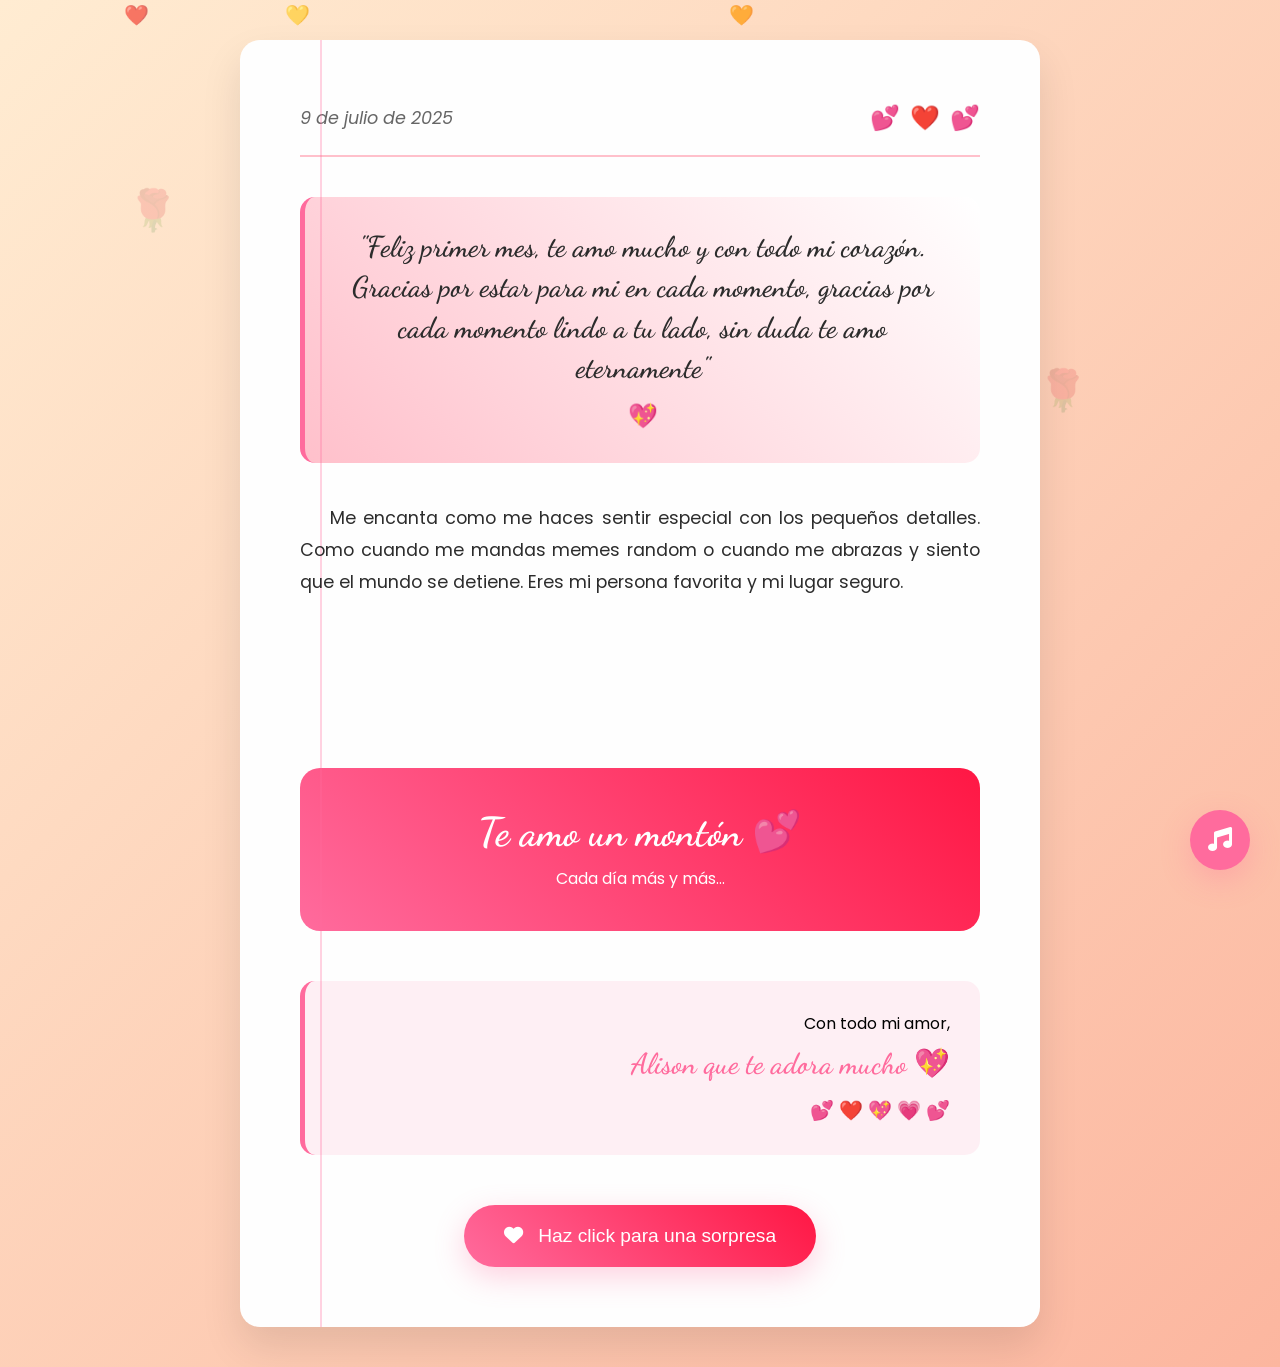
==== index.html @ ce3dd22e "Add files via upload" ====
<!DOCTYPE html>
<html lang="es">
<head>
    <meta charset="UTF-8">
    <meta name="viewport" content="width=device-width, initial-scale=1.0">
    <title>Para ti, mi amor ❤️</title>
    <link href="style.css" rel="stylesheet" type="text/css" />
    <link href="https://fonts.googleapis.com/css2?family=Dancing+Script:wght@400;600;700&family=Poppins:wght@300;400;500;600&display=swap" rel="stylesheet">
    <link rel="stylesheet" href="https://cdnjs.cloudflare.com/ajax/libs/font-awesome/6.0.0/css/all.min.css">
</head>
<body>
    <!-- Falling Hearts Animation -->
    <div class="falling-hearts"></div>

    <!-- Floating Roses -->
    <div class="floating-roses-bg">
        <div class="rose-bg rose-1">🌹</div>
        <div class="rose-bg rose-2">🌹</div>
        <div class="rose-bg rose-3">🌹</div>
        <div class="rose-bg rose-4">🌹</div>
        <div class="rose-bg rose-5">🌹</div>
    </div>

    <!-- Love Letter Container -->
    <div class="letter-container">
        <div class="letter-paper">
            <!-- Header -->
            <div class="letter-header">
                <div class="date">
                    <span id="current-date"></span>
                </div>
                <div class="hearts-decoration">
                    <span class="heart-deco">💕</span>
                    <span class="heart-deco">❤️</span>
                    <span class="heart-deco">💕</span>
                </div>
            </div>

            <!-- Love Quote -->
            <div class="love-quote">
                <p class="quote-text">"Feliz primer mes, te amo mucho y con todo mi corazón. Gracias por estar para mi en cada momento, gracias por cada momento lindo a tu lado, sin duda te amo eternamente"</p>
                <div class="quote-hearts">💖</div>
            </div>

            <!-- Main Letter Content -->
            <div class="letter-content">
                <div class="letter-paragraph">
                    <p>Me encanta como me haces sentir especial con los pequeños detalles. Como cuando me mandas memes random o cuando me abrazas y siento que el mundo se detiene. Eres mi persona favorita y mi lugar seguro.</p>
                </div>

                <div class="letter-paragraph">
                    <p>Sé que esto es solo el comienzo de algo hermoso. Quiero vivir mil aventuras más contigo, reírnos hasta que nos duela la panza, ver películas abrazaditos y crear millones de recuerdos juntos.</p>
                </div>

                <div class="love-declaration">
                    <h2>Te amo un montón 💕</h2>
                    <p>Cada día más y más...</p>
                </div>

                <div class="letter-signature">
                    <p>Con todo mi amor,</p>
                    <p class="signature-name">Alison que te adora mucho 💖</p>
                    <div class="signature-hearts">
                        <span>💕</span>
                        <span>❤️</span>
                        <span>💖</span>
                        <span>💗</span>
                        <span>💕</span>
                    </div>
                </div>
            </div>

            <!-- Interactive Elements -->
            <div class="interactive-section">
                <button class="love-button" onclick="showSurprise()">
                    <i class="fas fa-heart"></i>
                    Haz click para una sorpresa
                </button>

                <div class="surprise-message" id="surprise">
                    <h3>¡Sorpresa! 🎉</h3>
                    <p>¡Te amo mucho mucho mucho! 💕</p>
                    <div class="explosion-hearts"></div>
                </div>
            </div>
        </div>
    </div>

    <!-- Background Music Control -->
    <div class="music-control">
        <button id="music-toggle" class="music-btn">
            <i class="fas fa-music"></i>
        </button>
        <iframe id="youtube-music" width="0" height="0" src="https://www.youtube.com/embed/BK3Ai81QYH8?enablejsapi=1&loop=1&playlist=BK3Ai81QYH8&autoplay=0" frameborder="0" allow="accelerometer; autoplay; clipboard-write; encrypted-media; gyroscope; picture-in-picture" allowfullscreen style="display: none;"></iframe>
    </div>

    <script src="script.js"></script>
</body>
</html>
---- style.css ----
* {
    margin: 0;
    padding: 0;
    box-sizing: border-box;
}

:root {
    --primary-pink: #ff6b9d;
    --soft-pink: #ffc0cb;
    --deep-pink: #ff1744;
    --rose-red: #c62828;
    --cream: #fff8e1;
    --paper-white: #fefefe;
    --text-dark: #2c2c2c;
    --text-light: #666;
    --shadow-soft: 0 10px 30px rgba(255, 107, 157, 0.3);
    --shadow-paper: 0 20px 40px rgba(0, 0, 0, 0.1);
}

body {
    font-family: 'Poppins', sans-serif;
    background: linear-gradient(135deg, #ffecd2 0%, #fcb69f 100%);
    min-height: 100vh;
    overflow-x: hidden;
    position: relative;
}

/* Falling Hearts Animation */
.falling-hearts {
    position: fixed;
    top: 0;
    left: 0;
    width: 100%;
    height: 100%;
    pointer-events: none;
    z-index: 1;
}

.falling-heart {
    position: absolute;
    font-size: 20px;
    animation: fall linear infinite;
    opacity: 0.7;
}

@keyframes fall {
    0% {
        transform: translateY(-100vh) rotate(0deg);
        opacity: 1;
    }
    100% {
        transform: translateY(100vh) rotate(360deg);
        opacity: 0;
    }
}

/* Floating Roses Background */
.floating-roses-bg {
    position: fixed;
    top: 0;
    left: 0;
    width: 100%;
    height: 100%;
    pointer-events: none;
    z-index: 0;
}

.rose-bg {
    position: absolute;
    font-size: 2.5rem;
    opacity: 0.15;
    animation: floatRose 15s ease-in-out infinite;
}

.rose-1 { left: 10%; top: 20%; animation-delay: 0s; }
.rose-2 { right: 15%; top: 40%; animation-delay: 3s; }
.rose-3 { left: 70%; top: 10%; animation-delay: 6s; }
.rose-4 { left: 20%; bottom: 30%; animation-delay: 9s; }
.rose-5 { right: 30%; bottom: 20%; animation-delay: 12s; }

@keyframes floatRose {
    0%, 100% { transform: translateY(0px) rotate(0deg); }
    25% { transform: translateY(-20px) rotate(90deg); }
    50% { transform: translateY(10px) rotate(180deg); }
    75% { transform: translateY(-15px) rotate(270deg); }
}

/* Letter Container */
.letter-container {
    display: flex;
    justify-content: center;
    align-items: center;
    min-height: 100vh;
    padding: 40px 20px;
    position: relative;
    z-index: 2;
}

.letter-paper {
    background: var(--paper-white);
    max-width: 800px;
    width: 100%;
    padding: 60px;
    border-radius: 20px;
    box-shadow: var(--shadow-paper);
    position: relative;
    animation: fadeInUp 1s ease-out;
}

.letter-paper::before {
    content: '';
    position: absolute;
    top: 0;
    left: 80px;
    width: 2px;
    height: 100%;
    background: #ff6b9d;
    opacity: 0.3;
}

@keyframes fadeInUp {
    from {
        opacity: 0;
        transform: translateY(50px);
    }
    to {
        opacity: 1;
        transform: translateY(0);
    }
}

/* Letter Header */
.letter-header {
    display: flex;
    justify-content: space-between;
    align-items: center;
    margin-bottom: 40px;
    padding-bottom: 20px;
    border-bottom: 2px solid var(--soft-pink);
}

.date {
    font-size: 1.1rem;
    color: var(--text-light);
    font-style: italic;
}

.hearts-decoration {
    display: flex;
    gap: 10px;
}

.heart-deco {
    font-size: 1.5rem;
    animation: heartBeat 2s ease-in-out infinite;
}

.heart-deco:nth-child(2) { animation-delay: 0.3s; }
.heart-deco:nth-child(3) { animation-delay: 0.6s; }

@keyframes heartBeat {
    0%, 100% { transform: scale(1); }
    50% { transform: scale(1.2); }
}

/* Love Quote */
.love-quote {
    text-align: center;
    margin-bottom: 40px;
    padding: 30px;
    background: linear-gradient(45deg, var(--soft-pink), #fff);
    border-radius: 15px;
    border-left: 5px solid var(--primary-pink);
}

.quote-text {
    font-family: 'Dancing Script', cursive;
    font-size: 1.8rem;
    color: var(--text-dark);
    font-weight: 600;
    margin-bottom: 10px;
    line-height: 1.4;
}

.quote-hearts {
    font-size: 1.5rem;
    animation: pulse 2s ease-in-out infinite;
}

@keyframes pulse {
    0%, 100% { transform: scale(1); opacity: 1; }
    50% { transform: scale(1.1); opacity: 0.8; }
}

/* Letter Content */
.letter-title {
    font-family: 'Dancing Script', cursive;
    font-size: 3rem;
    color: var(--primary-pink);
    margin-bottom: 30px;
    text-align: center;
}

.letter-paragraph {
    margin-bottom: 25px;
    line-height: 1.8;
    font-size: 1.1rem;
    color: var(--text-dark);
}

.letter-paragraph p {
    text-align: justify;
    text-indent: 30px;
}

/* Memory Box */
.memory-box {
    background: linear-gradient(135deg, #fff 0%, #ffeaa7 100%);
    padding: 30px;
    border-radius: 15px;
    margin: 40px 0;
    border: 3px solid var(--soft-pink);
}

.memory-box h3 {
    font-family: 'Dancing Script', cursive;
    font-size: 2rem;
    color: var(--primary-pink);
    text-align: center;
    margin-bottom: 20px;
}

.memory-grid {
    display: grid;
    grid-template-columns: repeat(auto-fit, minmax(250px, 1fr));
    gap: 15px;
}

.memory-item {
    display: flex;
    align-items: center;
    gap: 10px;
    padding: 15px;
    background: rgba(255, 255, 255, 0.8);
    border-radius: 10px;
    transition: transform 0.3s ease;
}

.memory-item:hover {
    transform: translateY(-5px);
}

.memory-icon {
    font-size: 1.8rem;
    min-width: 40px;
}

/* Love Declaration */
.love-declaration {
    text-align: center;
    margin: 50px 0;
    padding: 40px;
    background: linear-gradient(45deg, var(--primary-pink), var(--deep-pink));
    border-radius: 20px;
    color: white;
}

.love-declaration h2 {
    font-family: 'Dancing Script', cursive;
    font-size: 2.5rem;
    margin-bottom: 10px;
    animation: glow 2s ease-in-out infinite alternate;
}

@keyframes glow {
    from { text-shadow: 0 0 20px rgba(255, 255, 255, 0.5); }
    to { text-shadow: 0 0 30px rgba(255, 255, 255, 0.8); }
}

/* Letter Signature */
.letter-signature {
    text-align: right;
    margin-top: 50px;
    padding: 30px;
    background: rgba(255, 107, 157, 0.1);
    border-radius: 15px;
    border-left: 5px solid var(--primary-pink);
}

.signature-name {
    font-family: 'Dancing Script', cursive;
    font-size: 1.8rem;
    color: var(--primary-pink);
    font-weight: 600;
    margin-top: 10px;
}

.signature-hearts {
    display: flex;
    justify-content: flex-end;
    gap: 5px;
    margin-top: 15px;
}

.signature-hearts span {
    font-size: 1.2rem;
    animation: bounce 1s ease-in-out infinite;
}

.signature-hearts span:nth-child(1) { animation-delay: 0s; }
.signature-hearts span:nth-child(2) { animation-delay: 0.1s; }
.signature-hearts span:nth-child(3) { animation-delay: 0.2s; }
.signature-hearts span:nth-child(4) { animation-delay: 0.3s; }
.signature-hearts span:nth-child(5) { animation-delay: 0.4s; }

@keyframes bounce {
    0%, 100% { transform: translateY(0); }
    50% { transform: translateY(-10px); }
}

/* Interactive Section */
.interactive-section {
    text-align: center;
    margin-top: 50px;
}

.love-button {
    background: linear-gradient(45deg, var(--primary-pink), var(--deep-pink));
    color: white;
    border: none;
    padding: 20px 40px;
    font-size: 1.2rem;
    border-radius: 50px;
    cursor: pointer;
    transition: all 0.3s ease;
    box-shadow: var(--shadow-soft);
}

.love-button:hover {
    transform: translateY(-5px);
    box-shadow: 0 15px 40px rgba(255, 107, 157, 0.4);
}

.love-button i {
    margin-right: 10px;
    animation: heartBeat 1s ease-in-out infinite;
}

.surprise-message {
    margin-top: 30px;
    padding: 30px;
    background: linear-gradient(45deg, #ff9a9e, #fecfef);
    border-radius: 20px;
    display: none;
    position: relative;
    overflow: hidden;
}

.surprise-message.show {
    display: block;
    animation: surpriseIn 0.5s ease-out;
}

@keyframes surpriseIn {
    from {
        opacity: 0;
        transform: scale(0.8);
    }
    to {
        opacity: 1;
        transform: scale(1);
    }
}

.surprise-message h3 {
    font-family: 'Dancing Script', cursive;
    font-size: 2.5rem;
    color: white;
    margin-bottom: 15px;
}

.surprise-message p {
    font-size: 1.3rem;
    color: white;
    font-weight: 600;
}

.explosion-hearts {
    position: absolute;
    top: 50%;
    left: 50%;
    transform: translate(-50%, -50%);
    width: 100%;
    height: 100%;
    pointer-events: none;
}

.explosion-heart {
    position: absolute;
    font-size: 1.5rem;
    color: white;
    animation: explode 2s ease-out forwards;
}

@keyframes explode {
    0% {
        transform: scale(0);
        opacity: 1;
    }
    100% {
        transform: scale(2);
        opacity: 0;
    }
}

/* Music Control */
.music-control {
    position: fixed;
    bottom: 30px;
    right: 30px;
    z-index: 1000;
}

.music-btn {
    background: var(--primary-pink);
    color: white;
    border: none;
    width: 60px;
    height: 60px;
    border-radius: 50%;
    font-size: 1.5rem;
    cursor: pointer;
    box-shadow: var(--shadow-soft);
    transition: all 0.3s ease;
}

.music-btn:hover {
    transform: scale(1.1);
    box-shadow: 0 10px 30px rgba(255, 107, 157, 0.5);
}

/* Responsive Design */
@media (max-width: 768px) {
    .letter-paper {
        padding: 40px 30px;
        margin: 20px;
    }

    .letter-title {
        font-size: 2.5rem;
    }

    .quote-text {
        font-size: 1.5rem;
    }

    .memory-grid {
        grid-template-columns: 1fr;
    }

    .letter-header {
        flex-direction: column;
        gap: 15px;
    }

    .letter-signature {
        text-align: center;
    }

    .love-declaration h2 {
        font-size: 2rem;
    }
}

@media (max-width: 480px) {
    .letter-paper {
        padding: 30px 20px;
    }

    .letter-title {
        font-size: 2rem;
    }

    .quote-text {
        font-size: 1.3rem;
    }

    .letter-paragraph {
        font-size: 1rem;
    }
}
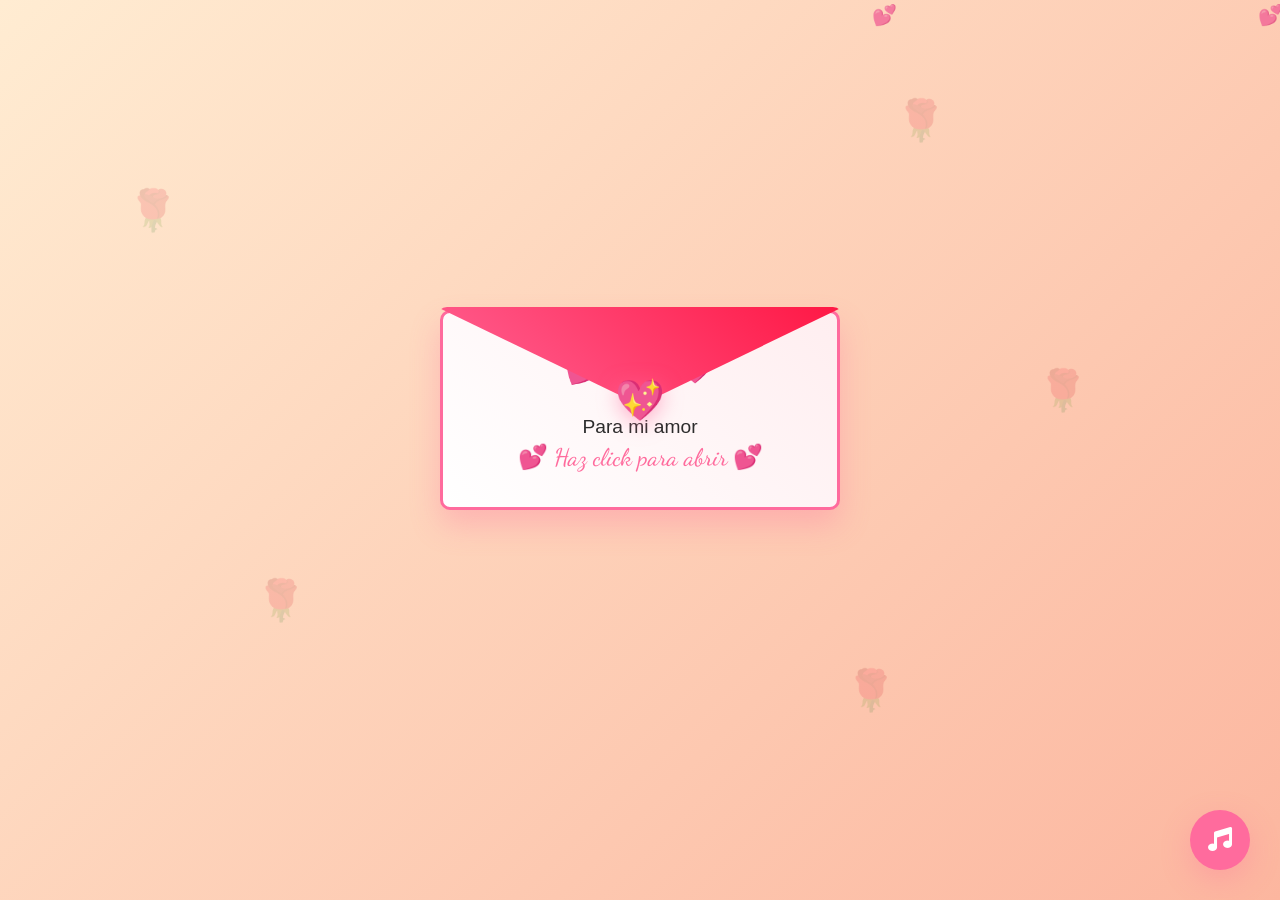
==== commit a8da6645: "Add files via upload" ====
--- a/index.html
+++ b/index.html
@@ -1,3 +1,4 @@
+
 <!DOCTYPE html>
 <html lang="es">
 <head>
@@ -21,13 +22,34 @@
         <div class="rose-bg rose-5">🌹</div>
     </div>
 
-    <!-- Love Letter Container -->
-    <div class="letter-container">
+    <!-- Love Envelope Container -->
+    <div class="envelope-container">
+        <div class="envelope" id="envelope">
+            <div class="envelope-top" id="envelope-top"></div>
+            <div class="envelope-body">
+                <div class="envelope-hearts">
+                    <span>💕</span>
+                    <span>❤️</span>
+                    <span>💖</span>
+                </div>
+                <div class="envelope-text">
+                    <p>Para mi amor</p>
+                    <p class="envelope-name">💕 Haz click para abrir 💕</p>
+                </div>
+            </div>
+            <div class="envelope-seal">
+                <div class="heart-seal">💖</div>
+            </div>
+        </div>
+    </div>
+
+    <!-- Love Letter Container (Initially Hidden) -->
+    <div class="letter-container" id="letter-container">
         <div class="letter-paper">
             <!-- Header -->
             <div class="letter-header">
                 <div class="date">
-                    <span id="current-date"></span>
+                    <span id="current-date">9 de julio de 2025</span>
                 </div>
                 <div class="hearts-decoration">
                     <span class="heart-deco">💕</span>
@@ -83,6 +105,14 @@
                     <div class="explosion-hearts"></div>
                 </div>
             </div>
+
+            <!-- Close Letter Button -->
+            <div class="close-letter-section">
+                <button class="close-letter-btn" onclick="closeLetter()">
+                    <i class="fas fa-envelope"></i>
+                    Guardar en el sobre
+                </button>
+            </div>
         </div>
     </div>
 
@@ -96,4 +126,4 @@
 
     <script src="script.js"></script>
 </body>
-</html>+</html>
--- a/style.css
+++ b/style.css
@@ -85,8 +85,8 @@
     75% { transform: translateY(-15px) rotate(270deg); }
 }
 
-/* Letter Container */
-.letter-container {
+/* Envelope Container */
+.envelope-container {
     display: flex;
     justify-content: center;
     align-items: center;
@@ -94,6 +94,168 @@
     padding: 40px 20px;
     position: relative;
     z-index: 2;
+}
+
+.envelope {
+    position: relative;
+    width: 400px;
+    height: 280px;
+    cursor: pointer;
+    transition: all 0.3s ease;
+    animation: envelopeFloat 3s ease-in-out infinite;
+}
+
+.envelope:hover {
+    transform: translateY(-10px) scale(1.02);
+}
+
+@keyframes envelopeFloat {
+    0%, 100% { transform: translateY(0px); }
+    50% { transform: translateY(-15px); }
+}
+
+.envelope-body {
+    width: 100%;
+    height: 200px;
+    background: linear-gradient(45deg, #fff 0%, #ffeef0 100%);
+    border: 3px solid var(--primary-pink);
+    border-radius: 10px;
+    position: relative;
+    display: flex;
+    flex-direction: column;
+    justify-content: center;
+    align-items: center;
+    box-shadow: 0 15px 30px rgba(255, 107, 157, 0.3);
+}
+
+.envelope-top {
+    position: absolute;
+    top: -3px;
+    left: -3px;
+    width: 406px;
+    height: 140px;
+    background: linear-gradient(45deg, var(--primary-pink) 0%, var(--deep-pink) 100%);
+    clip-path: polygon(0 0, 50% 70%, 100% 0);
+    border-radius: 10px 10px 0 0;
+    transition: all 0.8s ease;
+    transform-origin: top center;
+    z-index: 3;
+}
+
+.envelope.opened .envelope-top {
+    transform: rotateX(180deg);
+}
+
+.envelope-hearts {
+    display: flex;
+    gap: 15px;
+    font-size: 2rem;
+    margin-bottom: 20px;
+    animation: heartDance 2s ease-in-out infinite;
+}
+
+@keyframes heartDance {
+    0%, 100% { transform: scale(1); }
+    50% { transform: scale(1.1); }
+}
+
+.envelope-text {
+    text-align: center;
+    color: var(--text-dark);
+}
+
+.envelope-text p {
+    margin: 5px 0;
+    font-size: 1.2rem;
+    font-weight: 500;
+}
+
+.envelope-name {
+    font-family: 'Dancing Script', cursive;
+    font-size: 1.5rem !important;
+    color: var(--primary-pink);
+    font-weight: 600;
+    animation: shimmer 2s ease-in-out infinite;
+}
+
+@keyframes shimmer {
+    0%, 100% { opacity: 1; }
+    50% { opacity: 0.7; }
+}
+
+.envelope-seal {
+    position: absolute;
+    top: 60px;
+    left: 50%;
+    transform: translateX(-50%);
+    z-index: 4;
+}
+
+.heart-seal {
+    font-size: 2.5rem;
+    animation: sealPulse 2s ease-in-out infinite;
+    filter: drop-shadow(0 5px 10px rgba(255, 107, 157, 0.5));
+}
+
+@keyframes sealPulse {
+    0%, 100% { transform: scale(1); }
+    50% { transform: scale(1.2); }
+}
+
+/* Letter Container */
+.letter-container {
+    display: none;
+    justify-content: center;
+    align-items: center;
+    min-height: 100vh;
+    padding: 40px 20px;
+    position: relative;
+    z-index: 2;
+}
+
+.letter-container.show {
+    display: flex;
+    animation: letterSlideUp 1s ease-out;
+}
+
+@keyframes letterSlideUp {
+    0% {
+        opacity: 0;
+        transform: translateY(100vh) scale(0.8);
+    }
+    100% {
+        opacity: 1;
+        transform: translateY(0) scale(1);
+    }
+}
+
+/* Close Letter Button */
+.close-letter-section {
+    text-align: center;
+    margin-top: 30px;
+    padding-top: 20px;
+    border-top: 2px solid var(--soft-pink);
+}
+
+.close-letter-btn {
+    background: linear-gradient(45deg, var(--rose-red), var(--primary-pink));
+    color: white;
+    border: none;
+    padding: 15px 30px;
+    font-size: 1rem;
+    border-radius: 25px;
+    cursor: pointer;
+    transition: all 0.3s ease;
+    box-shadow: 0 5px 15px rgba(198, 40, 40, 0.3);
+}
+
+.close-letter-btn:hover {
+    transform: translateY(-3px);
+    box-shadow: 0 8px 25px rgba(198, 40, 40, 0.4);
+}
+
+.close-letter-btn i {
+    margin-right: 8px;
 }
 
 .letter-paper {
